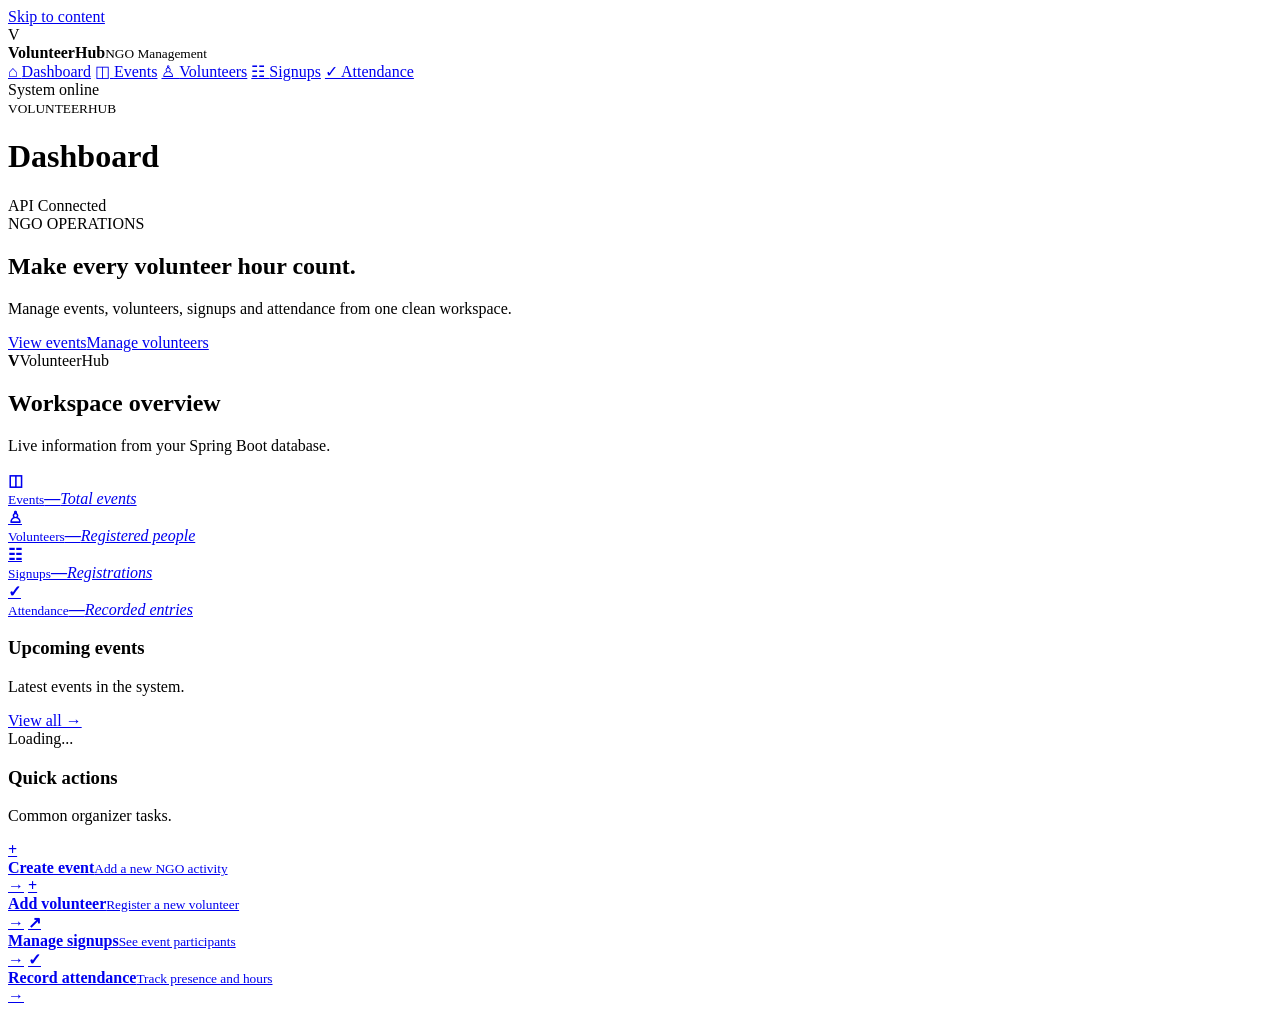
==== src/main/resources/static/index.html @ b1a4ab9f "Complete Project with Both working frontend and backend" ====
<!doctype html>
<html lang="en">
<head>
<meta charset="UTF-8">
<meta name="viewport" content="width=device-width,initial-scale=1">
<title>VolunteerHub | Dashboard</title>
<meta name="description" content="VolunteerHub NGO volunteer management dashboard for events, volunteers, signups and attendance.">
<meta name="robots" content="noindex, nofollow">
<meta name="theme-color" content="#0f172a">
<meta name="color-scheme" content="light">

<link rel="stylesheet" href="css/style.css">
</head>
<a class="skip-link" href="#main-content">Skip to content</a>
<body data-page="dashboard">
<div class="app">
<aside class="sidebar">
<div class="brand"><div class="brand-mark">V</div><div><b>VolunteerHub</b><small>NGO Management</small></div></div>
<nav class="nav">
<a data-nav="dashboard" href="index.html">⌂ <span>Dashboard</span></a>
<a data-nav="events" href="events.html">◫ <span>Events</span></a>
<a data-nav="volunteers" href="volunteers.html">♙ <span>Volunteers</span></a>
<a data-nav="signups" href="signups.html">☷ <span>Signups</span></a>
<a data-nav="attendance" href="attendance.html">✓ <span>Attendance</span></a>
</nav>
<div class="side-foot"><i></i> System online</div>
</aside>
<main class="main" id="main-content">
<header class="topbar">
<div><small class="eyebrow">VOLUNTEERHUB</small><h1>Dashboard</h1></div>
<div class="online"><i></i> API Connected</div>
</header>

<section class="page">
<div class="hero">
<div class="hero-copy"><span class="tag">NGO OPERATIONS</span>
<h2>Make every volunteer hour count.</h2>
<p>Manage events, volunteers, signups and attendance from one clean workspace.</p>
<div class="actions"><a class="btn primary" href="events.html">View events</a><a class="btn ghost" href="volunteers.html">Manage volunteers</a></div></div>
<div class="hero-orb"><strong>V</strong><span>VolunteerHub</span></div>
</div>
<div class="section-title"><div><h2>Workspace overview</h2><p>Live information from your Spring Boot database.</p></div></div>
<div class="stats">
<a class="stat" href="events.html"><b class="ico blue">◫</b><div><small>Events</small><strong id="eventCount">—</strong><em>Total events</em></div></a>
<a class="stat" href="volunteers.html"><b class="ico green">♙</b><div><small>Volunteers</small><strong id="volunteerCount">—</strong><em>Registered people</em></div></a>
<a class="stat" href="signups.html"><b class="ico purple">☷</b><div><small>Signups</small><strong id="signupCount">—</strong><em>Registrations</em></div></a>
<a class="stat" href="attendance.html"><b class="ico orange">✓</b><div><small>Attendance</small><strong id="attendanceCount">—</strong><em>Recorded entries</em></div></a>
</div>
<div class="two-col">
<section class="panel"><div class="panel-head"><div><h3>Upcoming events</h3><p>Latest events in the system.</p></div><a href="events.html">View all →</a></div><div id="upcoming" class="list"><div class="empty">Loading...</div></div></section>
<section class="panel"><div class="panel-head"><div><h3>Quick actions</h3><p>Common organizer tasks.</p></div></div>
<div class="quick"><a href="events.html"><b>+</b><div><strong>Create event</strong><small>Add a new NGO activity</small></div>→</a>
<a href="volunteers.html"><b>+</b><div><strong>Add volunteer</strong><small>Register a new volunteer</small></div>→</a>
<a href="signups.html"><b>↗</b><div><strong>Manage signups</strong><small>See event participants</small></div>→</a>
<a href="attendance.html"><b>✓</b><div><strong>Record attendance</strong><small>Track presence and hours</small></div>→</a></div></section>
</div>
</section>

</main>
</div>
<script src="js/common.js" defer></script>
<script src="js/dashboard.js" defer></script>
</body>
</html>
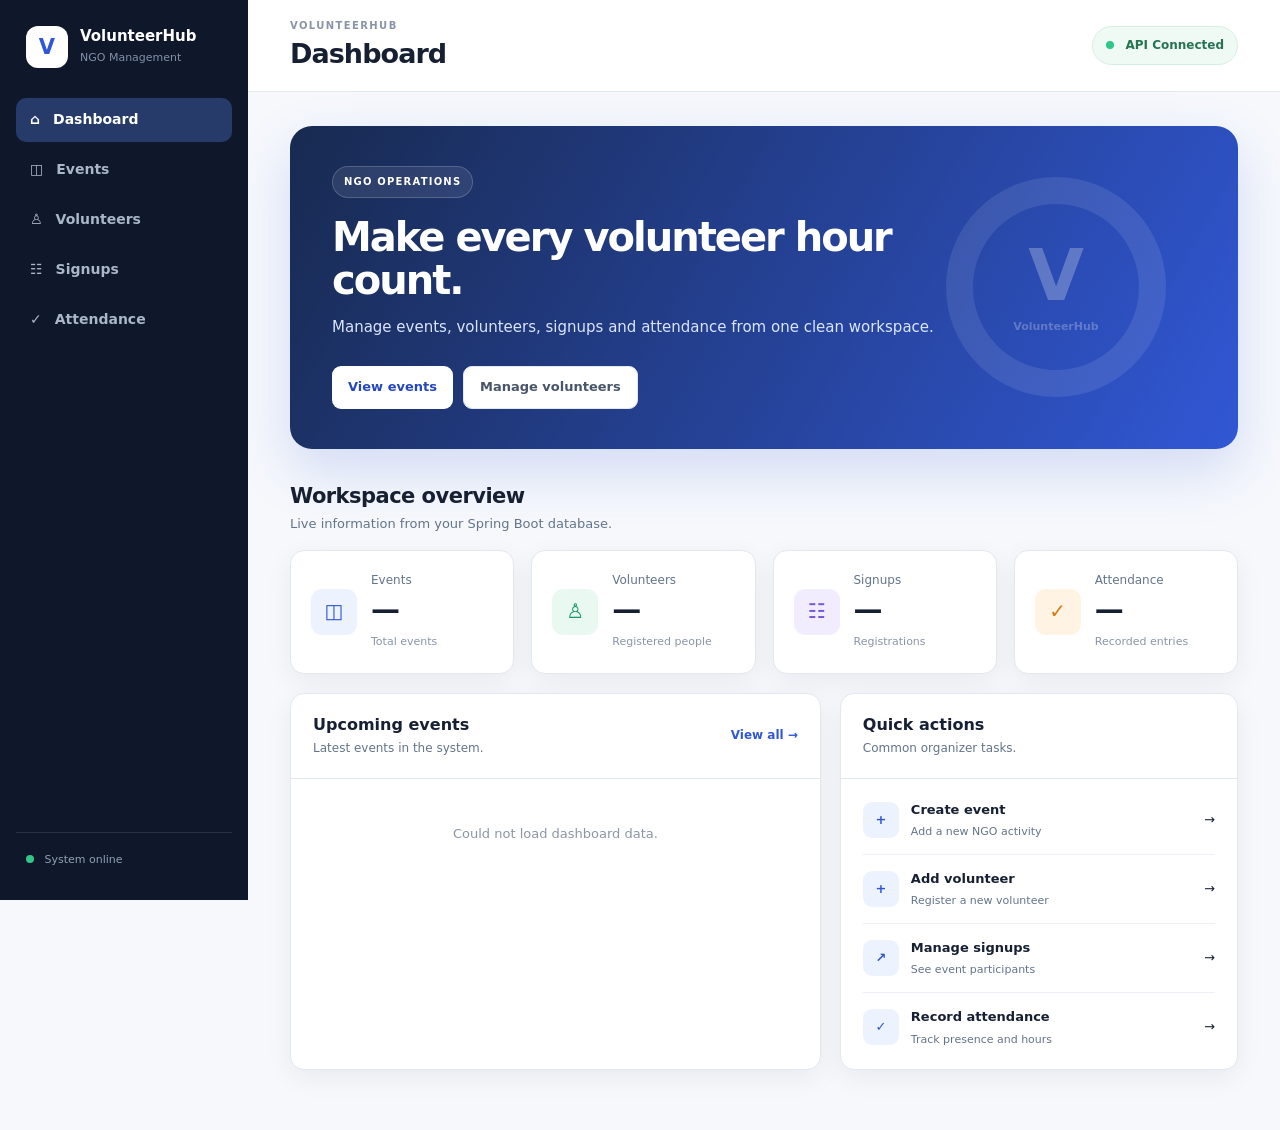
==== commit 15ebd423: "Mobile Optimization done for future deployment" ====
--- a/src/main/resources/static/index.html
+++ b/src/main/resources/static/index.html
@@ -11,10 +11,11 @@
 
 <link rel="stylesheet" href="css/style.css">
 </head>
+<body data-page="dashboard">
 <a class="skip-link" href="#main-content">Skip to content</a>
-<body data-page="dashboard">
 <div class="app">
-<aside class="sidebar">
+<div class="mobile-backdrop" id="mobileBackdrop"></div>
+<aside class="sidebar" id="sidebar">
 <div class="brand"><div class="brand-mark">V</div><div><b>VolunteerHub</b><small>NGO Management</small></div></div>
 <nav class="nav">
 <a data-nav="dashboard" href="index.html">⌂ <span>Dashboard</span></a>
@@ -27,6 +28,7 @@
 </aside>
 <main class="main" id="main-content">
 <header class="topbar">
+<button class="menu-toggle" id="menuToggle" type="button" aria-label="Open navigation" aria-controls="sidebar" aria-expanded="false"><span></span><span></span><span></span></button>
 <div><small class="eyebrow">VOLUNTEERHUB</small><h1>Dashboard</h1></div>
 <div class="online"><i></i> API Connected</div>
 </header>
--- a/src/main/resources/static/css/style.css
+++ b/src/main/resources/static/css/style.css
@@ -0,0 +1,509 @@
+
+:root{
+  --bg:#f6f8fc;
+  --surface:#ffffff;
+  --surface-soft:#f8faff;
+  --ink:#172033;
+  --ink-2:#334155;
+  --muted:#64748b;
+  --muted-2:#8a95a8;
+  --line:#e2e8f0;
+  --nav:#0f172a;
+  --nav-2:#172554;
+  --primary:#3157d5;
+  --primary-dark:#2447bd;
+  --green:#159a68;
+  --red:#c74747;
+  --orange:#d47b16;
+  --shadow:0 8px 28px rgba(15,23,42,.06);
+  --shadow-lg:0 18px 50px rgba(15,23,42,.10);
+  --radius:14px;
+}
+
+*{box-sizing:border-box;margin:0;padding:0}
+html{scroll-behavior:smooth}
+body{
+  font-family:Inter,ui-sans-serif,system-ui,-apple-system,"Segoe UI",Roboto,Arial,sans-serif;
+  background:var(--bg);
+  color:var(--ink);
+  font-size:15px;
+  line-height:1.55;
+  min-height:100vh;
+  -webkit-font-smoothing:antialiased;
+  text-rendering:optimizeLegibility;
+}
+a{color:inherit;text-decoration:none}
+button,input,textarea,select{font:inherit}
+button{cursor:pointer}
+button:focus-visible,a:focus-visible,input:focus-visible,textarea:focus-visible,select:focus-visible{
+  outline:3px solid rgba(49,87,213,.25);
+  outline-offset:2px;
+}
+.hidden{display:none!important}
+
+/* Application shell */
+.app{min-height:100vh}
+.sidebar{
+  position:fixed;
+  inset:0 auto 0 0;
+  width:248px;
+  background:var(--nav);
+  color:#b8c3d4;
+  padding:26px 16px;
+  display:flex;
+  flex-direction:column;
+  z-index:20;
+}
+.brand{
+  display:flex;
+  gap:12px;
+  align-items:center;
+  padding:0 10px 30px;
+}
+.brand-mark{
+  width:42px;height:42px;border-radius:12px;
+  background:#fff;color:var(--primary);
+  display:grid;place-items:center;
+  font-weight:800;font-size:21px;
+}
+.brand b{display:block;color:#fff;font-size:15px;line-height:1.2}
+.brand small{display:block;color:#8290a7;font-size:11px;margin-top:4px}
+.nav{display:grid;gap:6px}
+.nav a{
+  display:flex;gap:13px;align-items:center;
+  min-height:44px;
+  padding:10px 14px;
+  border-radius:10px;
+  color:#aab6c9;
+  font-size:14px;
+  font-weight:600;
+  transition:background .15s ease,color .15s ease;
+}
+.nav a:hover,.nav a.active{background:#263b69;color:#fff}
+.nav a:first-letter{font-size:17px}
+.side-foot{
+  margin-top:auto;
+  border-top:1px solid #273246;
+  padding:18px 10px 6px;
+  font-size:11px;color:#91a0b5;
+}
+.side-foot i,.online i{
+  display:inline-block;width:8px;height:8px;border-radius:50%;
+  background:#32c787;margin-right:7px;
+}
+
+/* Header */
+.main{margin-left:248px;min-height:100vh}
+.topbar{
+  min-height:92px;
+  background:rgba(255,255,255,.96);
+  border-bottom:1px solid var(--line);
+  display:flex;align-items:center;justify-content:space-between;
+  padding:18px 42px;
+  position:sticky;top:0;z-index:10;
+  backdrop-filter:blur(10px);
+}
+.topbar h1{
+  font-size:27px;
+  line-height:1.15;
+  letter-spacing:-.035em;
+}
+.eyebrow{
+  font-size:10px;
+  line-height:1;
+  font-weight:800;
+  letter-spacing:.14em;
+  color:#8994a7;
+  display:block;
+  margin-bottom:7px;
+}
+.online{
+  font-size:12px;color:#267451;
+  background:#f0faf5;border:1px solid #d7eee3;
+  border-radius:99px;padding:9px 13px;font-weight:600;
+}
+
+/* Page */
+.page{
+  max-width:1500px;
+  margin:auto;
+  padding:34px 42px 60px;
+}
+.page h2{font-size:21px;line-height:1.25;letter-spacing:-.025em}
+.page h3{font-size:16px;line-height:1.35}
+.hero{
+  min-height:275px;
+  border-radius:22px;
+  padding:40px 42px;
+  background:linear-gradient(120deg,#182a50,#3157d5);
+  color:#fff;
+  display:flex;
+  justify-content:space-between;
+  align-items:center;
+  overflow:hidden;
+  box-shadow:0 22px 55px rgba(49,87,213,.18);
+}
+.hero-copy{max-width:720px}
+.tag{
+  display:inline-block;
+  font-size:10px;letter-spacing:.12em;font-weight:800;
+  padding:7px 11px;
+  border:1px solid #ffffff2e;
+  background:#ffffff16;
+  border-radius:99px;
+}
+.hero h2{
+  font-size:40px;
+  line-height:1.08;
+  letter-spacing:-.05em;
+  margin:18px 0 13px;
+}
+.hero p{
+  font-size:15px;
+  line-height:1.7;
+  color:#dce5ff;
+  max-width:620px;
+}
+.hero-orb{
+  width:220px;height:220px;
+  border:27px solid #ffffff18;
+  border-radius:50%;
+  display:grid;place-items:center;
+  align-content:center;
+  color:#ffffff40;
+  margin-right:30px;
+  flex:0 0 auto;
+}
+.hero-orb strong{font-size:72px;line-height:1}
+.hero-orb span{font-size:11px;font-weight:700;margin-top:7px}
+
+.actions{display:flex;gap:10px;margin-top:26px}
+.btn{
+  border:0;border-radius:9px;
+  min-height:42px;
+  padding:10px 16px;
+  font-size:13px;font-weight:700;
+  display:inline-flex;align-items:center;justify-content:center;gap:7px;
+  transition:transform .15s ease,background .15s ease,box-shadow .15s ease;
+}
+.btn:hover{transform:translateY(-1px)}
+.btn.primary{
+  background:var(--primary);color:#fff;
+  box-shadow:0 5px 14px rgba(49,87,213,.16);
+}
+.btn.primary:hover{background:var(--primary-dark)}
+.hero .btn.primary{background:#fff;color:#2447bd;box-shadow:none}
+.hero .btn.primary:hover{background:#f1f4ff}
+.btn.ghost{background:#fff;color:#48546a;border:1px solid var(--line)}
+.btn.ghost:hover{background:#f7f8fb}
+.btn.danger{background:#fff0f0;color:var(--red);border:1px solid #f1d5d5}
+.btn.small{min-height:34px;padding:7px 11px;font-size:11px}
+
+.section-title{margin:34px 0 16px}
+.section-title p,.toolbar p{
+  font-size:13px;color:var(--muted);margin-top:5px;
+}
+
+/* Dashboard cards */
+.stats{display:grid;grid-template-columns:repeat(4,1fr);gap:17px}
+.stat{
+  background:var(--surface);
+  border:1px solid var(--line);
+  border-radius:14px;
+  padding:20px;
+  display:flex;gap:14px;align-items:center;
+  box-shadow:var(--shadow);
+  transition:transform .18s ease,box-shadow .18s ease;
+}
+.stat:hover{transform:translateY(-2px);box-shadow:var(--shadow-lg)}
+.stat small{display:block;color:var(--muted);font-size:12px}
+.stat strong{display:block;font-size:29px;line-height:1.1;margin:4px 0}
+.stat em{font-style:normal;color:var(--muted-2);font-size:11px}
+.ico{
+  width:46px;height:46px;border-radius:11px;
+  display:grid;place-items:center;font-size:20px;flex:0 0 auto;
+}
+.blue{background:#edf2ff;color:var(--primary)}
+.green{background:#eaf8f2;color:var(--green)}
+.purple{background:#f1edff;color:#7656d8}
+.orange{background:#fff3e3;color:#d37c18}
+
+/* Panels */
+.two-col{display:grid;grid-template-columns:1.2fr .9fr;gap:19px;margin-top:19px}
+.panel{
+  background:var(--surface);
+  border:1px solid var(--line);
+  border-radius:14px;
+  box-shadow:var(--shadow);
+  overflow:hidden;
+}
+.panel.pad{padding-bottom:20px}
+.panel-head{
+  padding:20px 22px;
+  border-bottom:1px solid var(--line);
+  display:flex;align-items:center;justify-content:space-between;
+}
+.panel-head h3{font-size:16px}
+.panel-head p{font-size:12px;color:var(--muted);margin-top:4px}
+.panel-head>a{font-size:12px;color:var(--primary);font-weight:700}
+
+.list{padding:5px 22px}
+.event{
+  display:flex;align-items:center;gap:13px;
+  padding:14px 0;border-bottom:1px solid #edf1f5;
+}
+.event:last-child{border:0}
+.date{
+  width:48px;height:48px;border-radius:10px;
+  background:#eef2ff;color:var(--primary);
+  text-align:center;padding-top:7px;flex:0 0 auto;
+}
+.date b{display:block;font-size:17px;line-height:1.1}
+.date small{font-size:9px;text-transform:uppercase;font-weight:800}
+.event strong{display:block;font-size:13px}
+.event small{display:block;color:var(--muted);font-size:11px;margin-top:3px}
+
+.quick{padding:7px 22px}
+.quick a{
+  display:flex;align-items:center;gap:12px;
+  padding:14px 0;border-bottom:1px solid #edf1f5;
+  font-size:13px;
+}
+.quick a:last-child{border:0}
+.quick b{
+  width:36px;height:36px;border-radius:9px;
+  background:#edf2ff;color:var(--primary);
+  display:grid;place-items:center;flex:0 0 auto;
+}
+.quick div{flex:1}
+.quick strong{display:block;font-size:13px}
+.quick small{display:block;color:var(--muted);font-size:11px;margin-top:3px}
+
+/* Toolbars and tables */
+.toolbar{
+  display:flex;align-items:end;gap:12px;
+  margin-bottom:18px;
+}
+.toolbar>div:first-child{margin-right:auto}
+.search{
+  width:270px;height:42px;
+  background:#fff;border:1px solid var(--line);
+  border-radius:9px;display:flex;align-items:center;
+  padding:0 12px;color:#9ca5b3;
+}
+.search input{
+  width:100%;border:0;outline:0;
+  padding:9px 8px;font-size:13px;background:transparent;
+}
+.table-panel{overflow:hidden}
+.table-wrap{overflow:auto}
+table{width:100%;border-collapse:collapse;min-width:760px}
+th{
+  background:#fafbfc;color:#7d889b;
+  text-transform:uppercase;letter-spacing:.07em;
+  font-size:10px;text-align:left;
+  padding:14px 20px;border-bottom:1px solid var(--line);
+  white-space:nowrap;
+}
+td{
+  padding:15px 20px;
+  border-bottom:1px solid #edf1f5;
+  font-size:13px;color:#4f5a6d;
+  vertical-align:middle;
+}
+td strong{color:var(--ink)}
+.cell{display:flex;align-items:center;gap:11px;min-width:230px}
+.avatar{
+  width:36px;height:36px;border-radius:9px;
+  background:#edf2ff;color:var(--primary);
+  display:grid;place-items:center;
+  font-size:11px;font-weight:800;flex:0 0 auto;
+}
+.muted{font-size:11px;color:#9aa3b2;margin-top:3px}
+.table-actions{display:flex;gap:6px}
+.empty{text-align:center;color:#8b95a6;font-size:13px;padding:40px 20px}
+
+/* Forms */
+.form-stack{padding:21px 22px;display:grid;gap:16px}
+.form-stack label,.form-grid label{display:grid;gap:7px}
+.form-stack span,.form-grid span{
+  font-size:12px;font-weight:700;color:#59647a
+}
+.form-stack input,.form-stack select,
+.form-grid input,.form-grid select,.form-grid textarea,
+.select,.hours-search input{
+  border:1px solid #dbe2ea;border-radius:9px;
+  min-height:42px;padding:10px 12px;
+  font-size:13px;outline:0;background:#fff;color:var(--ink);
+}
+.form-grid textarea{min-height:92px}
+.form-stack input:focus,.form-stack select:focus,
+.form-grid input:focus,.form-grid select:focus,
+.form-grid textarea:focus{
+  border-color:#8fa5ec;
+  box-shadow:0 0 0 3px #3157d50d;
+}
+.form-grid{display:grid;grid-template-columns:1fr 1fr;gap:16px;padding:21px 22px}
+.form-grid.one{grid-template-columns:1fr}
+.form-grid .full{grid-column:1/-1}
+.form-grid textarea{resize:vertical}
+.top-gap{margin-top:19px}
+.select{margin:19px 22px 8px;width:calc(100% - 44px)}
+.participant{
+  display:flex;gap:11px;align-items:center;
+  padding:12px 0;border-bottom:1px solid #edf1f5
+}
+.participant:last-child{border:0}
+.participant div:nth-child(2){flex:1}
+.participant strong{display:block;font-size:12px}
+.participant small{display:block;color:var(--muted);font-size:10px;margin-top:2px}
+.hours-search{display:flex;gap:8px;padding:21px 22px 12px}
+.hours-search input{flex:1}
+.hours-box{
+  margin:6px 22px 0;
+  background:#f4f7ff;border:1px solid #e1e8ff;
+  border-radius:11px;padding:18px
+}
+.hours-box small{font-size:11px;color:var(--muted)}
+.hours-box strong{display:block;color:var(--primary);font-size:31px;margin-top:4px}
+
+/* Alerts and modal */
+.alert{
+  margin-bottom:17px;padding:12px 14px;
+  border-radius:9px;font-size:12px
+}
+.success{background:#eaf8f2;color:#19704e;border:1px solid #d3eee1}
+.error{background:#fff0f0;color:#ad3e3e;border:1px solid #f2d5d5}
+.badge-status{
+  display:inline-flex;padding:6px 9px;border-radius:99px;
+  font-size:10px;font-weight:700
+}
+.badge-status.present{background:#eaf8f2;color:#187451}
+.badge-status.absent{background:#fff0f0;color:#b43e3e}
+
+.modal{
+  position:fixed;inset:0;z-index:30;
+  display:grid;place-items:center;padding:20px
+}
+.shade{position:absolute;inset:0;background:#0c1524a6;backdrop-filter:blur(3px)}
+.modal-card{
+  position:relative;width:min(590px,100%);
+  background:#fff;border-radius:16px;
+  box-shadow:0 25px 70px #0003
+}
+.modal-head{
+  display:flex;justify-content:space-between;
+  padding:21px 23px;border-bottom:1px solid var(--line)
+}
+.modal-head h2{font-size:19px}
+.modal-head p{font-size:12px;color:var(--muted);margin-top:4px}
+.modal-head button{
+  border:0;background:#f1f3f6;width:32px;height:32px;
+  border-radius:8px;font-size:20px;color:#687388
+}
+.modal-card form{padding:21px 23px}
+.modal-actions{display:flex;justify-content:flex-end;gap:8px;margin-top:21px}
+
+/* Responsive */
+@media(max-width:1100px){
+  .stats{grid-template-columns:repeat(2,1fr)}
+  .two-col{grid-template-columns:1fr}
+  .hero-orb{opacity:.5}
+}
+@media(max-width:760px){
+  .sidebar{width:72px;padding:20px 9px}
+  .brand{justify-content:center;padding:0 0 25px}
+  .brand>div:last-child{display:none}
+  .nav a{justify-content:center;font-size:0}
+  .nav a span{display:none}
+  .main{margin-left:72px}
+  .topbar{padding:16px 22px}
+  .topbar h1{font-size:23px}
+  .page{padding:25px 22px 45px}
+  .hero{padding:31px;min-height:250px}
+  .hero-orb{display:none}
+  .toolbar{flex-wrap:wrap}
+  .search{order:3;width:100%}
+}
+@media(max-width:560px){
+  .stats{grid-template-columns:1fr}
+  .form-grid{grid-template-columns:1fr}
+  .form-grid .full{grid-column:auto}
+  .hero h2{font-size:31px}
+  .actions{flex-direction:column;align-items:flex-start}
+  .online{display:none}
+  .page{padding:20px 16px 35px}
+  .topbar{padding:15px 16px}
+}
+@media(prefers-reduced-motion:reduce){
+  html{scroll-behavior:auto}
+  *,*:before,*:after{transition:none!important;animation:none!important}
+}
+
+.skip-link{position:fixed;left:12px;top:-60px;z-index:100;background:#fff;color:#172033;border:2px solid #3157d5;border-radius:8px;padding:9px 13px;font-weight:700;font-size:13px;transition:top .15s}
+.skip-link:focus{top:12px}
+
+
+/* Mobile navigation */
+.menu-toggle{display:none;border:0;background:#eef2ff;color:#3157d5;width:42px;height:42px;border-radius:10px;align-items:center;justify-content:center;flex-direction:column;gap:5px;flex:0 0 auto}
+.menu-toggle span{display:block;width:19px;height:2px;background:currentColor;border-radius:4px;transition:transform .18s ease,opacity .18s ease}
+.mobile-backdrop{display:none}
+@media(max-width:900px){
+  .menu-toggle{display:flex}
+  .topbar{gap:14px;justify-content:flex-start}
+  .topbar>div:first-of-type{flex:1}
+  .online{margin-left:auto}
+  .sidebar{
+    width:280px;max-width:82vw;
+    transform:translateX(-105%);
+    transition:transform .22s ease;
+    box-shadow:18px 0 45px rgba(15,23,42,.18);
+    z-index:60;
+  }
+  .sidebar .brand{justify-content:flex-start;padding-left:10px}
+  .sidebar .brand>div:last-child{display:block}
+  .sidebar .nav a{justify-content:flex-start;font-size:14px}
+  .sidebar .nav a span{display:inline}
+  .main{margin-left:0}
+  .mobile-backdrop{
+    position:fixed;inset:0;background:rgba(8,15,28,.52);
+    z-index:50;opacity:0;pointer-events:none;display:block;
+    transition:opacity .22s ease;
+  }
+  body.menu-open{overflow:hidden}
+  body.menu-open .sidebar{transform:translateX(0)}
+  body.menu-open .mobile-backdrop{opacity:1;pointer-events:auto}
+  body.menu-open .menu-toggle span:nth-child(1){transform:translateY(7px) rotate(45deg)}
+  body.menu-open .menu-toggle span:nth-child(2){opacity:0}
+  body.menu-open .menu-toggle span:nth-child(3){transform:translateY(-7px) rotate(-45deg)}
+}
+@media(max-width:600px){
+  .topbar{min-height:76px;padding:13px 16px}
+  .topbar h1{font-size:22px}
+  .eyebrow{font-size:9px}
+  .online{font-size:10px;padding:8px 10px}
+  .page{padding:20px 16px 40px}
+  .hero{padding:27px 24px;border-radius:17px}
+  .hero h2{font-size:30px}
+  .hero p{font-size:14px}
+  .hero .actions .btn{width:100%}
+  .actions{width:100%}
+  .stat{padding:17px}
+  .stat strong{font-size:26px}
+  .panel-head{padding:17px}
+  .list,.quick{padding-left:17px;padding-right:17px}
+  .toolbar{align-items:stretch}
+  .toolbar .btn{width:100%}
+  .search{width:100%}
+  .form-grid,.form-stack{padding:17px}
+  .select{margin-left:17px;margin-right:17px;width:calc(100% - 34px)}
+  .hours-search{padding-left:17px;padding-right:17px;flex-direction:column}
+  .hours-box{margin-left:17px;margin-right:17px}
+}
+@media(max-width:390px){
+  body{font-size:14px}
+  .hero h2{font-size:27px}
+  .hero{padding:23px 20px}
+  .stat strong{font-size:24px}
+  .topbar h1{font-size:20px}
+}
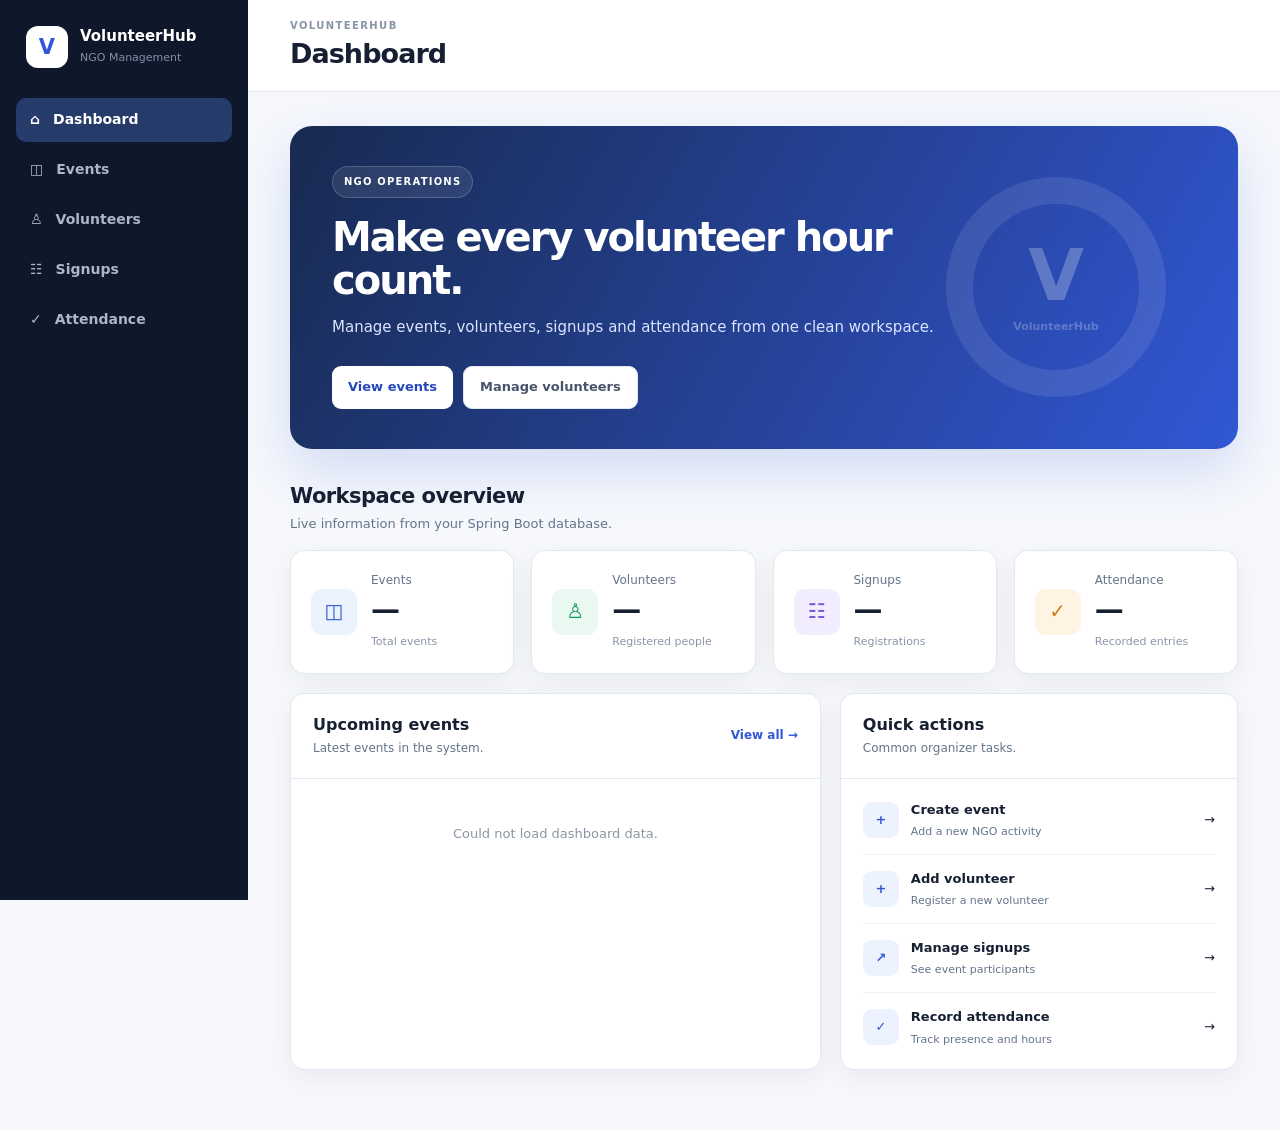
==== commit a9edb877: "Attendance Page search modified , Edit for attendance ,Search option for signups to avoid messy peop" ====
--- a/src/main/resources/static/index.html
+++ b/src/main/resources/static/index.html
@@ -24,13 +24,13 @@
 <a data-nav="signups" href="signups.html">☷ <span>Signups</span></a>
 <a data-nav="attendance" href="attendance.html">✓ <span>Attendance</span></a>
 </nav>
-<div class="side-foot"><i></i> System online</div>
+
 </aside>
 <main class="main" id="main-content">
 <header class="topbar">
 <button class="menu-toggle" id="menuToggle" type="button" aria-label="Open navigation" aria-controls="sidebar" aria-expanded="false"><span></span><span></span><span></span></button>
 <div><small class="eyebrow">VOLUNTEERHUB</small><h1>Dashboard</h1></div>
-<div class="online"><i></i> API Connected</div>
+
 </header>
 
 <section class="page">
--- a/src/main/resources/static/css/style.css
+++ b/src/main/resources/static/css/style.css
@@ -366,6 +366,43 @@
 }
 .hours-box small{font-size:11px;color:var(--muted)}
 .hours-box strong{display:block;color:var(--primary);font-size:31px;margin-top:4px}
+
+
+/* Searchable select controls */
+.select-search{
+  width:100%;
+  min-height:40px;
+  margin-bottom:7px;
+  border:1px solid #dbe2ea;
+  border-radius:9px;
+  padding:9px 12px;
+  font-size:13px;
+  outline:0;
+  background:#fff;
+  color:var(--ink);
+}
+.select-search:focus{
+  border-color:#8fa5ec;
+  box-shadow:0 0 0 3px #3157d50d;
+}
+.hours-select-wrap{
+  flex:1;
+  min-width:0;
+}
+.hours-select-wrap .select-search{
+  margin:0;
+}
+.hours-select-wrap select{
+  width:100%;
+  margin-top:7px;
+}
+.form-stack .select-search{
+  margin-bottom:0;
+}
+.readonly{
+  background:#f7f9fc!important;
+  color:#64748b!important;
+}
 
 /* Alerts and modal */
 .alert{
@@ -478,6 +515,10 @@
   body.menu-open .menu-toggle span:nth-child(3){transform:translateY(-7px) rotate(-45deg)}
 }
 @media(max-width:600px){
+  .hours-search{align-items:stretch}
+  .hours-select-wrap{width:100%}
+  .hours-search .btn{width:100%}
+
   .topbar{min-height:76px;padding:13px 16px}
   .topbar h1{font-size:22px}
   .eyebrow{font-size:9px}
